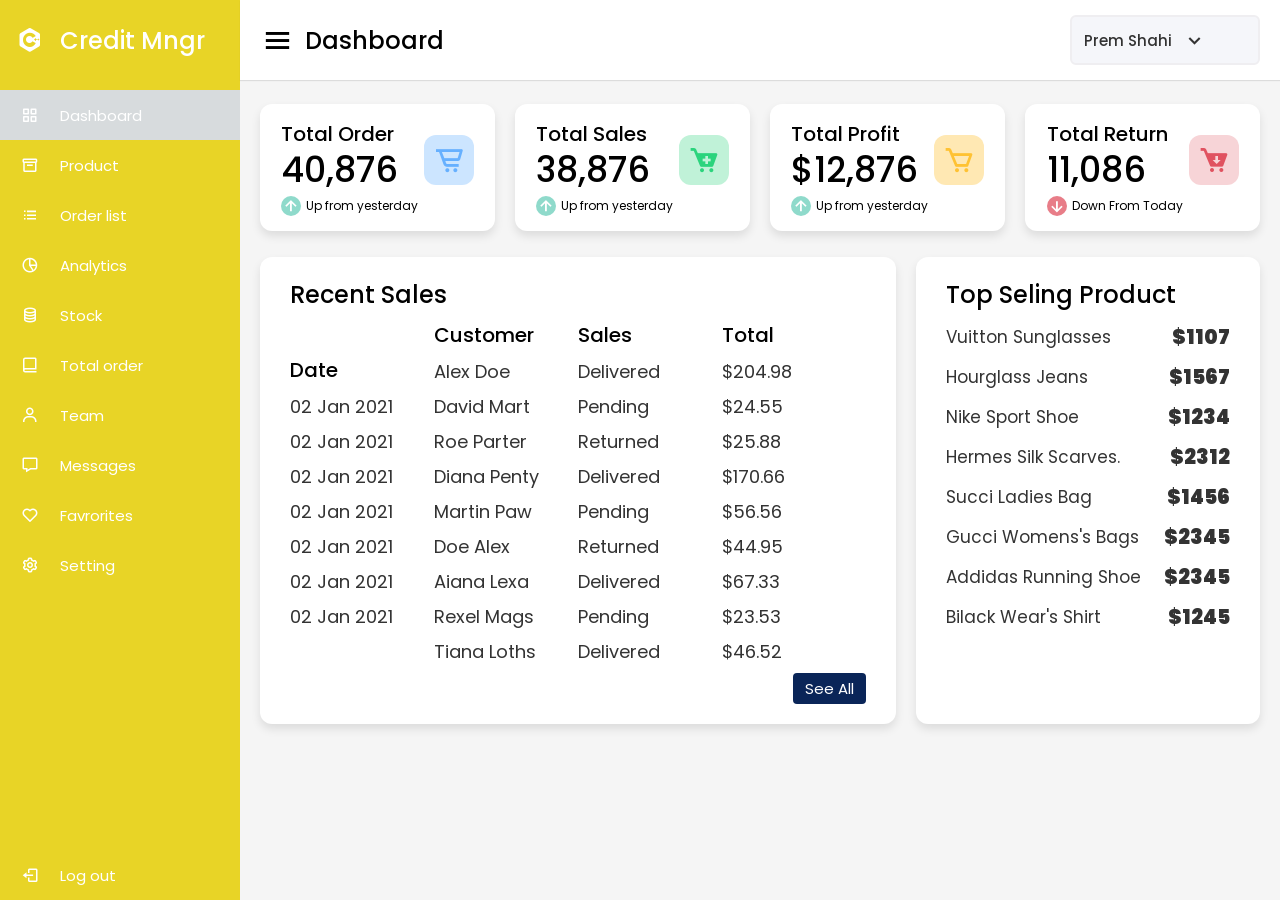
==== dashboards/admin-dashboard.html @ b4ac9e2e "Initial files configuration and basic implementation" ====
<!DOCTYPE html>
<!-- Designined by CodingLab | www.youtube.com/codinglabyt -->
<html lang="en" dir="ltr">
  <head>
    <meta charset="UTF-8">
    <!--<title> Responsiive Admin Dashboard | CodingLab </title>-->
    <link rel="stylesheet" href="../css/styles.css"/>
    <link rel="stylesheet" href="../css/dashboard.css">
    <!-- Boxicons CDN Link -->
    <link href='https://unpkg.com/boxicons@2.0.7/css/boxicons.min.css' rel='stylesheet'>
     <meta name="viewport" content="width=device-width, initial-scale=1.0">

   </head>
<body>
  <div class="sidebar">
    <div class="logo-details">
      <i class='bx bxl-c-plus-plus'></i>
      <span class="logo_name">Credit Mngr</span>
    </div>
      <ul class="nav-links">
        <li>
          <a href="#" class="active">
            <i class='bx bx-grid-alt' ></i>
            <span class="links_name">Dashboard</span>
          </a>
        </li>
        <li>
          <a href="#">
            <i class='bx bx-box' ></i>
            <span class="links_name">Product</span>
          </a>
        </li>
        <li>
          <a href="#">
            <i class='bx bx-list-ul' ></i>
            <span class="links_name">Order list</span>
          </a>
        </li>
        <li>
          <a href="#">
            <i class='bx bx-pie-chart-alt-2' ></i>
            <span class="links_name">Analytics</span>
          </a>
        </li>
        <li>
          <a href="#">
            <i class='bx bx-coin-stack' ></i>
            <span class="links_name">Stock</span>
          </a>
        </li>
        <li>
          <a href="#">
            <i class='bx bx-book-alt' ></i>
            <span class="links_name">Total order</span>
          </a>
        </li>
        <li>
          <a href="#">
            <i class='bx bx-user' ></i>
            <span class="links_name">Team</span>
          </a>
        </li>
        <li>
          <a href="#">
            <i class='bx bx-message' ></i>
            <span class="links_name">Messages</span>
          </a>
        </li>
        <li>
          <a href="#">
            <i class='bx bx-heart' ></i>
            <span class="links_name">Favrorites</span>
          </a>
        </li>
        <li>
          <a href="#">
            <i class='bx bx-cog' ></i>
            <span class="links_name">Setting</span>
          </a>
        </li>
        <li class="log_out">
          <a href="#">
            <i class='bx bx-log-out'></i>
            <span class="links_name">Log out</span>
          </a>
        </li>
      </ul>
  </div>
  <section class="home-section">
    <nav>
      <div class="sidebar-button">
        <i class='bx bx-menu sidebarBtn'></i>
        <span class="dashboard">Dashboard</span>
      </div>
      
      <div class="profile-details">
        <!--<img src="images/profile.jpg" alt="">-->
        <span class="admin_name">Prem Shahi</span>
        <i class='bx bx-chevron-down' ></i>
      </div>
    </nav>

    <div class="home-content">
      <div class="overview-boxes">
        <div class="box">
          <div class="right-side">
            <div class="box-topic">Total Order</div>
            <div class="number">40,876</div>
            <div class="indicator">
              <i class='bx bx-up-arrow-alt'></i>
              <span class="text">Up from yesterday</span>
            </div>
          </div>
          <i class='bx bx-cart-alt cart'></i>
        </div>
        <div class="box">
          <div class="right-side">
            <div class="box-topic">Total Sales</div>
            <div class="number">38,876</div>
            <div class="indicator">
              <i class='bx bx-up-arrow-alt'></i>
              <span class="text">Up from yesterday</span>
            </div>
          </div>
          <i class='bx bxs-cart-add cart two' ></i>
        </div>
        <div class="box">
          <div class="right-side">
            <div class="box-topic">Total Profit</div>
            <div class="number">$12,876</div>
            <div class="indicator">
              <i class='bx bx-up-arrow-alt'></i>
              <span class="text">Up from yesterday</span>
            </div>
          </div>
          <i class='bx bx-cart cart three' ></i>
        </div>
        <div class="box">
          <div class="right-side">
            <div class="box-topic">Total Return</div>
            <div class="number">11,086</div>
            <div class="indicator">
              <i class='bx bx-down-arrow-alt down'></i>
              <span class="text">Down From Today</span>
            </div>
          </div>
          <i class='bx bxs-cart-download cart four' ></i>
        </div>
      </div>

      <div class="sales-boxes">
        <div class="recent-sales box">
          <div class="title">Recent Sales</div>
          <div class="sales-details">
            <ul class="details">
              <li class="topic">Date</li>
              <li><a href="#">02 Jan 2021</a></li>
              <li><a href="#">02 Jan 2021</a></li>
              <li><a href="#">02 Jan 2021</a></li>
              <li><a href="#">02 Jan 2021</a></li>
              <li><a href="#">02 Jan 2021</a></li>
              <li><a href="#">02 Jan 2021</a></li>
              <li><a href="#">02 Jan 2021</a></li>
            </ul>
            <ul class="details">
            <li class="topic">Customer</li>
            <li><a href="#">Alex Doe</a></li>
            <li><a href="#">David Mart</a></li>
            <li><a href="#">Roe Parter</a></li>
            <li><a href="#">Diana Penty</a></li>
            <li><a href="#">Martin Paw</a></li>
            <li><a href="#">Doe Alex</a></li>
            <li><a href="#">Aiana Lexa</a></li>
            <li><a href="#">Rexel Mags</a></li>
             <li><a href="#">Tiana Loths</a></li>
          </ul>
          <ul class="details">
            <li class="topic">Sales</li>
            <li><a href="#">Delivered</a></li>
            <li><a href="#">Pending</a></li>
            <li><a href="#">Returned</a></li>
            <li><a href="#">Delivered</a></li>
            <li><a href="#">Pending</a></li>
            <li><a href="#">Returned</a></li>
            <li><a href="#">Delivered</a></li>
             <li><a href="#">Pending</a></li>
            <li><a href="#">Delivered</a></li>
          </ul>
          <ul class="details">
            <li class="topic">Total</li>
            <li><a href="#">$204.98</a></li>
            <li><a href="#">$24.55</a></li>
            <li><a href="#">$25.88</a></li>
            <li><a href="#">$170.66</a></li>
            <li><a href="#">$56.56</a></li>
            <li><a href="#">$44.95</a></li>
            <li><a href="#">$67.33</a></li>
             <li><a href="#">$23.53</a></li>
             <li><a href="#">$46.52</a></li>
          </ul>
          </div>
          <div class="button">
            <a href="#">See All</a>
          </div>
        </div>
        <div class="top-sales box">
          <div class="title">Top Seling Product</div>
          <ul class="top-sales-details">
            <li>
            <a href="#">
              <!--<img src="images/sunglasses.jpg" alt="">-->
              <span class="product">Vuitton Sunglasses</span>
            </a>
            <span class="price">$1107</span>
          </li>
          <li>
            <a href="#">
               <!--<img src="images/jeans.jpg" alt="">-->
              <span class="product">Hourglass Jeans </span>
            </a>
            <span class="price">$1567</span>
          </li>
          <li>
            <a href="#">
             <!-- <img src="images/nike.jpg" alt="">-->
              <span class="product">Nike Sport Shoe</span>
            </a>
            <span class="price">$1234</span>
          </li>
          <li>
            <a href="#">
              <!--<img src="images/scarves.jpg" alt="">-->
              <span class="product">Hermes Silk Scarves.</span>
            </a>
            <span class="price">$2312</span>
          </li>
          <li>
            <a href="#">
              <!--<img src="images/blueBag.jpg" alt="">-->
              <span class="product">Succi Ladies Bag</span>
            </a>
            <span class="price">$1456</span>
          </li>
          <li>
            <a href="#">
              <!--<img src="images/bag.jpg" alt="">-->
              <span class="product">Gucci Womens's Bags</span>
            </a>
            <span class="price">$2345</span>
          <li>
            <a href="#">
              <!--<img src="images/addidas.jpg" alt="">-->
              <span class="product">Addidas Running Shoe</span>
            </a>
            <span class="price">$2345</span>
          </li>
<li>
            <a href="#">
             <!--<img src="images/shirt.jpg" alt="">-->
              <span class="product">Bilack Wear's Shirt</span>
            </a>
            <span class="price">$1245</span>
          </li>
          </ul>
        </div>
      </div>
    </div>
  </section>

  <script>
   let sidebar = document.querySelector(".sidebar");
let sidebarBtn = document.querySelector(".sidebarBtn");
sidebarBtn.onclick = function() {
  sidebar.classList.toggle("active");
  if(sidebar.classList.contains("active")){
  sidebarBtn.classList.replace("bx-menu" ,"bx-menu-alt-right");
}else
  sidebarBtn.classList.replace("bx-menu-alt-right", "bx-menu");
}
 </script>

</body>
</html>
---- css/styles.css ----
body{
    background:  #d7dbdd;
    font-family: 'Muli', sans-serif;
    
  }
  h1{
    color: #fff;
    padding-bottom: 2rem;
    font-weight: bold;
  }
  a{
    color: #333;
  }
  a:hover{
    color: #E8D426;
    text-decoration: none;
  }
  .form-control:focus {
  
      color: #000;
      background-color: #fff;
      border:2px solid #E8D426;
      outline: 0;
      box-shadow: none;
  
  }
  
  .btn{
    background: #E8D426 !important;
    border: #E8D426 !important;
  }
  .btn:hover {
    background: #E8D426 !important;
    border: #E8D426 !important;
  }
---- css/dashboard.css ----
/* Googlefont Poppins CDN Link */
@import url('https://fonts.googleapis.com/css2?family=Poppins:wght@200;300;400;500;600;700&display=swap');
*{
  margin: 0;
  padding: 0;
  box-sizing: border-box;
  font-family: 'Poppins', sans-serif;
}
.sidebar{
  position: fixed;
  height: 100%;
  width: 240px;
  background: #E8D426;
  transition: all 0.5s ease;
}
.sidebar.active{
  width: 60px;
}
.sidebar .logo-details{
  height: 80px;
  display: flex;
  align-items: center;
}
.sidebar .logo-details i{
  font-size: 28px;
  font-weight: 500;
  color: #fff;
  min-width: 60px;
  text-align: center
}
.sidebar .logo-details .logo_name{
  color: #fff;
  font-size: 24px;
  font-weight: 500;
}
.sidebar .nav-links{
  margin-top: 10px;
}
.sidebar .nav-links li{
  position: relative;
  list-style: none;
  height: 50px;
}
.sidebar .nav-links li a{
  height: 100%;
  width: 100%;
  display: flex;
  align-items: center;
  text-decoration: none;
  transition: all 0.4s ease;
}
.sidebar .nav-links li a.active{
  background: #d7dbdd;
  color: #E8D426;
}
.sidebar .nav-links li a:hover{
  background: #d7dbdd;
  color: #E8D426!important;
}
.sidebar .nav-links li i{
  min-width: 60px;
  text-align: center;
  font-size: 18px;
  color: #fff;
}
.sidebar .nav-links li a .links_name{
  color: #fff;
  font-size: 15px;
  font-weight: 400;
  white-space: nowrap;
}
.sidebar .nav-links .log_out{
  position: absolute;
  bottom: 0;
  width: 100%;
}
.home-section{
  position: relative;
  background: #f5f5f5;
  min-height: 100vh;
  width: calc(100% - 240px);
  left: 240px;
  transition: all 0.5s ease;
}
.sidebar.active ~ .home-section{
  width: calc(100% - 60px);
  left: 60px;
}
.home-section nav{
  display: flex;
  justify-content: space-between;
  height: 80px;
  background: #fff;
  display: flex;
  align-items: center;
  position: fixed;
  width: calc(100% - 240px);
  left: 240px;
  z-index: 100;
  padding: 0 20px;
  box-shadow: 0 1px 1px rgba(0, 0, 0, 0.1);
  transition: all 0.5s ease;
}
.sidebar.active ~ .home-section nav{
  left: 60px;
  width: calc(100% - 60px);
}
.home-section nav .sidebar-button{
  display: flex;
  align-items: center;
  font-size: 24px;
  font-weight: 500;
}
nav .sidebar-button i{
  font-size: 35px;
  margin-right: 10px;
}
.home-section nav .search-box{
  position: relative;
  height: 50px;
  max-width: 550px;
  width: 100%;
  margin: 0 20px;
}
nav .search-box input{
  height: 100%;
  width: 100%;
  outline: none;
  background: #F5F6FA;
  border: 2px solid #EFEEF1;
  border-radius: 6px;
  font-size: 18px;
  padding: 0 15px;
}
nav .search-box .bx-search{
  position: absolute;
  height: 40px;
  width: 40px;
  background: #2697FF;
  right: 5px;
  top: 50%;
  transform: translateY(-50%);
  border-radius: 4px;
  line-height: 40px;
  text-align: center;
  color: #fff;
  font-size: 22px;
  transition: all 0.4 ease;
}
.home-section nav .profile-details{
  display: flex;
  align-items: center;
  background: #F5F6FA;
  border: 2px solid #EFEEF1;
  border-radius: 6px;
  height: 50px;
  min-width: 190px;
  padding: 0 15px 0 2px;
}
nav .profile-details img{
  height: 40px;
  width: 40px;
  border-radius: 6px;
  object-fit: cover;
}
nav .profile-details .admin_name{
  font-size: 15px;
  font-weight: 500;
  color: #333;
  margin: 0 10px;
  white-space: nowrap;
}
nav .profile-details i{
  font-size: 25px;
  color: #333;
}
.home-section .home-content{
  position: relative;
  padding-top: 104px;
}
.home-content .overview-boxes{
  display: flex;
  align-items: center;
  justify-content: space-between;
  flex-wrap: wrap;
  padding: 0 20px;
  margin-bottom: 26px;
}
.overview-boxes .box{
  display: flex;
  align-items: center;
  justify-content: center;
  width: calc(100% / 4 - 15px);
  background: #fff;
  padding: 15px 14px;
  border-radius: 12px;
  box-shadow: 0 5px 10px rgba(0,0,0,0.1);
}
.overview-boxes .box-topic{
  font-size: 20px;
  font-weight: 500;
}
.home-content .box .number{
  display: inline-block;
  font-size: 35px;
  margin-top: -6px;
  font-weight: 500;
}
.home-content .box .indicator{
  display: flex;
  align-items: center;
}
.home-content .box .indicator i{
  height: 20px;
  width: 20px;
  background: #8FDACB;
  line-height: 20px;
  text-align: center;
  border-radius: 50%;
  color: #fff;
  font-size: 20px;
  margin-right: 5px;
}
.box .indicator i.down{
  background: #e87d88;
}
.home-content .box .indicator .text{
  font-size: 12px;
}
.home-content .box .cart{
  display: inline-block;
  font-size: 32px;
  height: 50px;
  width: 50px;
  background: #cce5ff;
  line-height: 50px;
  text-align: center;
  color: #66b0ff;
  border-radius: 12px;
  margin: -15px 0 0 6px;
}
.home-content .box .cart.two{
   color: #2BD47D;
   background: #C0F2D8;
 }
.home-content .box .cart.three{
   color: #ffc233;
   background: #ffe8b3;
 }
.home-content .box .cart.four{
   color: #e05260;
   background: #f7d4d7;
 }
.home-content .total-order{
  font-size: 20px;
  font-weight: 500;
}
.home-content .sales-boxes{
  display: flex;
  justify-content: space-between;
  /* padding: 0 20px; */
}

/* left box */
.home-content .sales-boxes .recent-sales{
  width: 65%;
  background: #fff;
  padding: 20px 30px;
  margin: 0 20px;
  border-radius: 12px;
  box-shadow: 0 5px 10px rgba(0, 0, 0, 0.1);
}
.home-content .sales-boxes .sales-details{
  display: flex;
  align-items: center;
  justify-content: space-between;
}
.sales-boxes .box .title{
  font-size: 24px;
  font-weight: 500;
  /* margin-bottom: 10px; */
}
.sales-boxes .sales-details li.topic{
  font-size: 20px;
  font-weight: 500;
}
.sales-boxes .sales-details li{
  list-style: none;
  margin: 8px 0;
}
.sales-boxes .sales-details li a{
  font-size: 18px;
  color: #333;
  font-size: 400;
  text-decoration: none;
}
.sales-boxes .box .button{
  width: 100%;
  display: flex;
  justify-content: flex-end;
}
.sales-boxes .box .button a{
  color: #fff;
  background: #0A2558;
  padding: 4px 12px;
  font-size: 15px;
  font-weight: 400;
  border-radius: 4px;
  text-decoration: none;
  transition: all 0.3s ease;
}
.sales-boxes .box .button a:hover{
  background:  #0d3073;
}

/* Right box */
.home-content .sales-boxes .top-sales{
  width: 35%;
  background: #fff;
  padding: 20px 30px;
  margin: 0 20px 0 0;
  border-radius: 12px;
  box-shadow: 0 5px 10px rgba(0, 0, 0, 0.1);
}
.sales-boxes .top-sales li{
  display: flex;
  align-items: center;
  justify-content: space-between;
  margin: 10px 0;
}
.sales-boxes .top-sales li a img{
  height: 40px;
  width: 40px;
  object-fit: cover;
  border-radius: 12px;
  margin-right: 10px;
  background: #333;
}
.sales-boxes .top-sales li a{
  display: flex;
  align-items: center;
  text-decoration: none;
}
.sales-boxes .top-sales li .product,
.price{
  font-size: 17px;
  font-weight: 400;
  color: #333;
}
/* The Modal (background) */
.ebcf_modal {
    display: none; /* Hidden by default */
    position: fixed; /* Stay in place */
    z-index: 999; /* Sit on top */
    padding-top: 100px; /* Location of the box */
    left: 0;
    top: 0;
    width: 100%; /* Full width */
    height: 100%; /* Full height */
    overflow: auto; /* Enable scroll if needed */
    background-color: rgb(0,0,0); /* Fallback color */
    background-color: rgba(0,0,0,0.4); /* Black w/ opacity */
}

/* Modal Content */
.ebcf_modal-content {
    position: relative;
  z-index: 22;
  width: 400px;
  top: 30%;
  transform: translateY(-50%);
  box-shadow: 0 0 10px #fff;
  margin: 0 auto;
  padding: 20px;
  background-color: #fff;
  text-align: center;
}

/* The Close Button */
.ebcf_close {
    position: absolute;
  top: 1px;
  right: 10px;
  border: none;
  outline: none;
  background: none;
  font-size: 24px;
  color: #747474;
  font-weight: bold;
}

.ebcf_close:hover,
.ebcf_close:focus {
    color: #000;
    text-decoration: none;
    cursor: pointer;
}
.product-container{
  padding: 0 1rem;
  display: grid;
  grid-template-columns: repeat(4, 1fr);
  height: auto;
  grid-row-gap: 20px;
  height: auto;
}

.product-container::-webkit-scrollbar{
  display: none;
}

.product-card{
  flex: 0 0 auto;
  width: 240px;
  height: 450px;
  margin-right: 40px;
  margin-bottom: 1rem;
}

.product-image{
  position: relative;
  width: 100%;
  height: 350px;
  overflow: hidden;
}

.product-thumb{
  width: 100%;
  height: 350px;
  object-fit: cover;
}

.discount-tag{
  position: absolute;
  background: #fff;
  padding: 5px;
  border-radius: 5px;
  color: #ff7d7d;
  right: 10px;
  top: 10px;
  text-transform: capitalize;
}

.card-btn{
  position: absolute;
  bottom: 10px;
  left: 50%;
  transform: translateX(-50%);
  padding: 10px;
  width: 90%;
  text-transform: capitalize;
  border: none;
  outline: none;
  background: #fff;
  border-radius: 5px;
  transition: 0.5s;
  cursor: pointer;
  opacity: 0;
  text-decoration: none;
  text-align: center;
}

.product-card:hover .card-btn{
  opacity: 1;
}

.card-btn:hover{
  background: #efefef;
}

.product-info{
  width: 100%;
  height: 100px;
  padding-top: 10px;
}

.product-brand{
  text-transform: uppercase;
}

.product-short-des{
  width: 100%;
  height: 20px;
  line-height: 20px;
  overflow: hidden;
  opacity: 0.5;
  text-transform: capitalize;
  margin: 5px 0;
}

.price{
  font-weight: 900;
  font-size: 20px;
}

.actual-price{
  margin-left: 20px;
  opacity: 0.5;
  text-decoration: line-through;
}
.product-details{
  width: 100%;
  padding: 60px 10vw;
  display: flex;
  justify-content: space-between;
}

.image-slider{
  width: 450px;
  height: 500px;
  position: relative;
  background-image: url('../img/laptop.jpg');
  background-size: cover;
  margin-right: 1rem;
}

.product-images{
  position: absolute;
  bottom: 20px;
  left: 50%;
  transform: translateX(-50%);
  width: 90%;
  background: #fff;
  border-radius: 5px;
  display: grid;
  grid-template-columns: repeat(4, 1fr);
  height: 100px;
  grid-gap: 10px;
  padding: 10px;
}

.product-images img{
  width: 100%;
  height: 80px;
  object-fit: cover;
  cursor: pointer;
}

.product-images img.active{
  opacity: 0.5;
}
.details{
  width: 50%;
}

.details .product-brand{
  text-transform: capitalize;
  font-size: 30px;
}

.details .product-short-des{
  font-size: 25px;
  line-height: 30px;
  height: auto;
  margin: 15px 0 30px;
}

.product-price{
  font-weight: 700;
  font-size: 30px;
}

.product-actual-price{
  font-size: 30px;
  opacity: 0.5;
  text-decoration: line-through;
  margin: 0 20px;
  font-weight: 300;
}

.product-discount{
  color: #ff7d7d;
  font-size: 20px;
}

.product-sub-heading{
  font-size: 30px;
  text-transform: uppercase;
  margin: 60px 0 10px;
  font-weight: 300;
}
.side-details{
  display: flex;
  flex-direction: column;
}

.size-radio-btn{
  display: inline-block;
  width: 80px;
  height: 80px;
  text-align: center;
  font-size: 20px;
  border: 1px solid #383838;
  border-radius: 50%;
  margin: 10px;
  margin-left: 0;
  line-height: 80px;
  text-transform: uppercase;
  color: #383838;
  cursor: pointer;
}

.size-radio-btn.check{
  background: #383838;
  color: #fff;
}

.btn{
  width: 48%;
  padding: 20px;
  border-radius: 5px;
  background: none;
  border: 1px solid #383838;
  color: #383838;
  font-size: 20px;
  cursor: pointer;
  margin: 20px 0;
  text-transform: capitalize;
}

.cart-btn{
  margin-right: 2%;
  background: #383838;
  color: #fff;
}
.detail-des{
  padding: 0 10vw;
  text-transform: capitalize;
}

.heading{
  font-size: 30px;
  margin-bottom: 30px;
}

.des{
  color: #383838;
  line-height: 25px;
}
.purchase-modal-header{
  font-size: 1.5rem;
  text-align: center;
  font-weight: bolder;
}
.purchase-list{
  margin-left: 2rem;
}

/* Responsive Media Query */
@media (max-width: 1240px) {
  .sidebar{
    width: 60px;
  }
  .sidebar.active{
    width: 220px;
  }
  .home-section{
    width: calc(100% - 60px);
    left: 60px;
  }
  .sidebar.active ~ .home-section{
    /* width: calc(100% - 220px); */
    overflow: hidden;
    left: 220px;
  }
  .home-section nav{
    width: calc(100% - 60px);
    left: 60px;
  }
  .sidebar.active ~ .home-section nav{
    width: calc(100% - 220px);
    left: 220px;
  }
}
@media (max-width: 1150px) {
  .home-content .sales-boxes{
    flex-direction: column;
  }
  .home-content .sales-boxes .box{
    width: 100%;
    overflow-x: scroll;
    margin-bottom: 30px;
  }
  .home-content .sales-boxes .top-sales{
    margin: 0;
  }
}
@media (max-width: 1000px) {
  .overview-boxes .box{
    width: calc(100% / 2 - 15px);
    margin-bottom: 15px;
  }
}
@media (max-width: 700px) {
  nav .sidebar-button .dashboard,
  nav .profile-details .admin_name,
  nav .profile-details i{
    display: none;
  }
  .home-section nav .profile-details{
    height: 50px;
    min-width: 40px;
  }
  .home-content .sales-boxes .sales-details{
    width: 560px;
  }
}
@media (max-width: 550px) {
  .overview-boxes .box{
    width: 100%;
    margin-bottom: 15px;
  }
  .sidebar.active ~ .home-section nav .profile-details{
    display: none;
  }
}
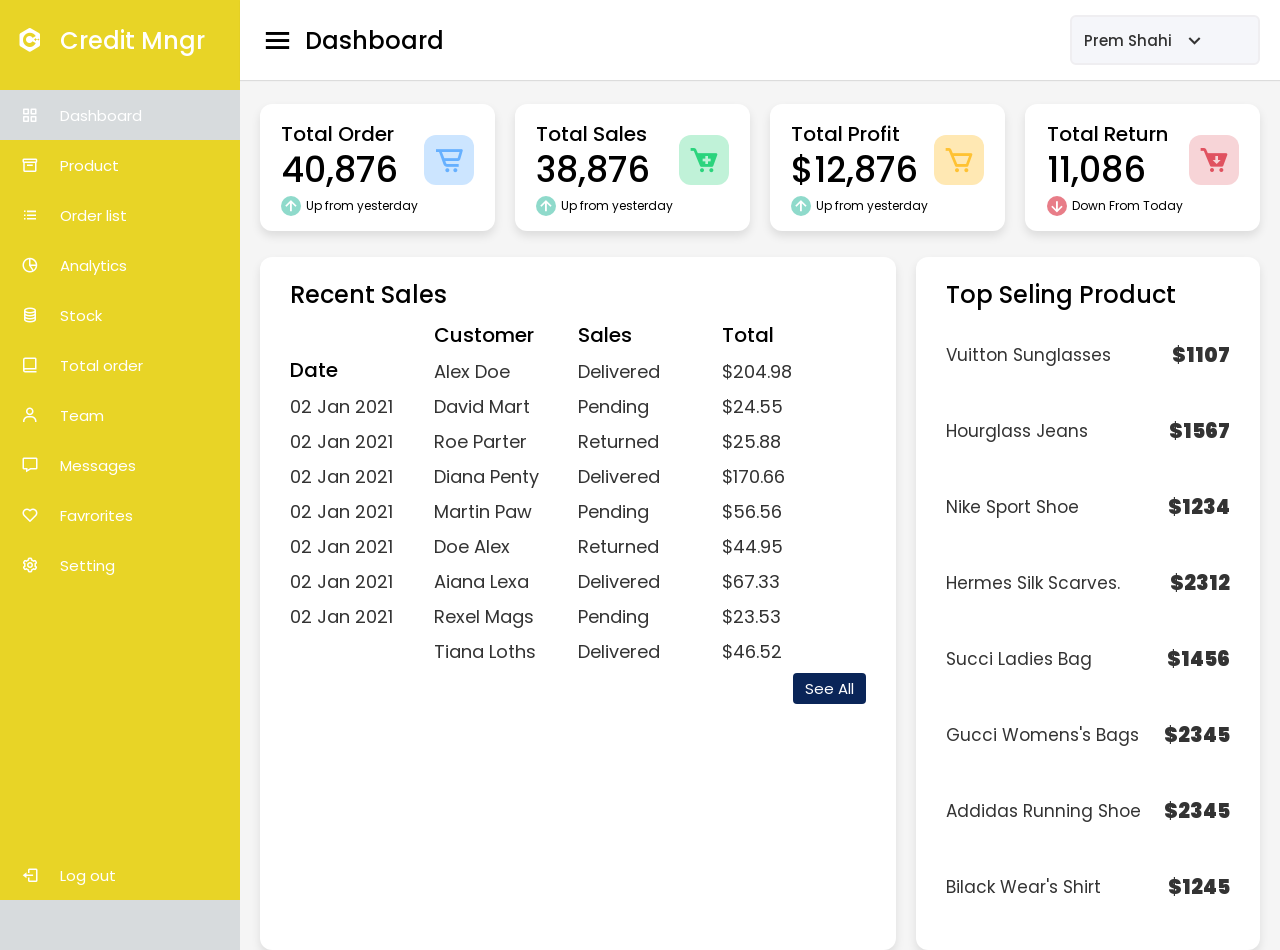
==== commit 88a24ff2: "Fixed routing in index.html + more login" ====
--- a/dashboards/admin-dashboard.html
+++ b/dashboards/admin-dashboard.html
@@ -79,7 +79,7 @@
           </a>
         </li>
         <li class="log_out">
-          <a href="#">
+          <a href="#" onclick="logout(); return true">
             <i class='bx bx-log-out'></i>
             <span class="links_name">Log out</span>
           </a>
@@ -254,7 +254,7 @@
             </a>
             <span class="price">$2345</span>
           </li>
-<li>
+          <li>
             <a href="#">
              <!--<img src="images/shirt.jpg" alt="">-->
               <span class="product">Bilack Wear's Shirt</span>
@@ -267,6 +267,7 @@
     </div>
   </section>
 
+  <script src="../js/models/index.js"></script>
   <script>
    let sidebar = document.querySelector(".sidebar");
 let sidebarBtn = document.querySelector(".sidebarBtn");
--- a/css/dashboard.css
+++ b/css/dashboard.css
@@ -347,6 +347,224 @@
   font-weight: 400;
   color: #333;
 }
+.navbar{
+  position: sticky;
+  top: 0;
+  left: 0;
+  width: 100%;
+  background: #fff;
+  z-index: 9;
+}
+
+.nav{
+  width: 100%;
+  padding: 10px 10vw;
+  display: flex;
+  justify-content: space-between;
+}
+.dropbtn {
+  background-color: transparent;
+  color: white;
+  padding: 16px;
+  font-size: 16px;
+  border: none;
+}
+
+/* The container <div> - needed to position the dropdown content */
+.dropdown {
+  position: relative;
+  display: inline-block;
+}
+
+/* Dropdown Content (Hidden by Default) */
+.dropdown-content {
+  display: none;
+  position: absolute;
+  background-color: #f1f1f1;
+  min-width: 160px;
+  box-shadow: 0px 8px 16px 0px rgba(0,0,0,0.2);
+  z-index: 1;
+}
+
+/* Links inside the dropdown */
+.dropdown-content a {
+  color: black;
+  padding: 12px 16px;
+  text-decoration: none;
+  display: block;
+}
+
+/* Change color of dropdown links on hover */
+.dropdown-content a:hover {background-color: #ddd;}
+
+/* Show the dropdown menu on hover */
+.dropdown:hover .dropdown-content {display: block;}
+
+/* Change the background color of the dropdown button when the dropdown content is shown */
+.dropdown:hover .dropbtn {background-color: transparent;}
+
+.brand-logo{
+  height: 60px;
+}
+
+.nav-items{
+  display: flex;
+  align-items: center;
+}
+
+.search{
+  width: 500px;
+  display: flex;
+}
+
+.search-box{
+  width: 80%;
+  height: 40px;
+  padding: 10px;
+  border-top-left-radius: 10px;
+  border-bottom-left-radius: 10px;
+  border: 1px solid #d1d1d1;
+  text-transform: capitalize;
+  background: none;
+  color: #a9a9a9;
+  outline: none;
+}
+
+.search-btn{
+  width: 20%;
+  height: 40px;
+  padding: 10px 20px;
+  border: none;
+  outline: none;
+  cursor: pointer;
+  background: #E8D426;
+  color: #fff;
+  text-transform: capitalize;
+  font-size: 15px;
+  border-top-right-radius: 10px;
+  border-bottom-right-radius: 10px;
+}
+
+.search-box::placeholder{
+  color: #a9a9a9;
+}
+
+.nav-items a{
+  margin-left: 20px;
+}
+
+.nav-items a img{
+  width: 30px;
+}
+.links-container{
+  width: 100%;
+  display: flex;
+  padding: 10px 10vw;
+  justify-content: center;
+  list-style: none;
+  border-top: 1px solid #d1d1d1;
+}
+
+.link{
+  text-transform: capitalize;
+  padding: 0 10px;
+  margin: 0 5px;
+  text-decoration: none;
+  color: #212529;
+  opacity: 1;
+  transition: .5s;
+}
+
+.link:hover{
+  opacity: 1;
+}
+.hero-section{
+  width: 100%;
+  height: calc(100vh - 120px);
+  background-image: url('../img/fashion-store.jpg');
+  background-size: cover;
+  display: flex;
+  justify-content: center;
+  align-items: center;
+}
+
+.hero-section .logo{
+  height: 150px;
+  display: block;
+  margin: auto;
+}
+
+.hero-section .sub-heading{
+  margin-top: 10px;
+  text-align: center;
+  color: #fff;
+  text-transform: capitalize;
+  font-size: 35px;
+  font-weight: 300;
+}
+.product{
+  position: relative;
+  overflow: hidden;
+  padding: 20px 0;
+}
+
+.product-category{
+  padding: 0 10vw;
+  font-size: 30px;
+  font-weight: 500;
+  margin-bottom: 40px;
+  text-transform: capitalize;
+}
+footer{
+  position: relative;
+  width: 100%;
+  padding: 40px 10vw;
+  padding-bottom: 80px;
+  background: #383838;
+}
+
+.footer-content{
+  display: flex;
+  width: 100%;
+  justify-content: space-between;
+}
+
+.footer-content .logo{
+  height: 160px;
+}
+
+.footer-ul-container{
+  width: 45%;
+  display: flex;
+  justify-content: space-between;
+}
+
+.category{
+  width: 200px;
+  display: grid;
+  grid-template-columns: repeat(2, 1fr);
+  grid-gap: 10px;
+  list-style: none;
+}
+
+.category-title{
+  grid-column: span 2;
+  text-transform: capitalize;
+  color: #fff;
+  font-size: 20px;
+  margin-bottom: 20px;
+}
+
+.category .footer-link{
+  text-decoration: none;
+  text-transform: capitalize;
+  color: rgba(255, 255, 255, 0.75);
+}
+
+.footer-link:hover{
+  color: #fff;
+}
+
 /* The Modal (background) */
 .ebcf_modal {
     display: none; /* Hidden by default */
@@ -413,7 +631,7 @@
   width: 240px;
   height: 450px;
   margin-right: 40px;
-  margin-bottom: 1rem;
+  margin-bottom: 2rem;
 }
 
 .product-image{
@@ -508,7 +726,7 @@
   width: 450px;
   height: 500px;
   position: relative;
-  background-image: url('../img/laptop.jpg');
+  background-image: url('../img/jacket.jpg');
   background-size: cover;
   margin-right: 1rem;
 }
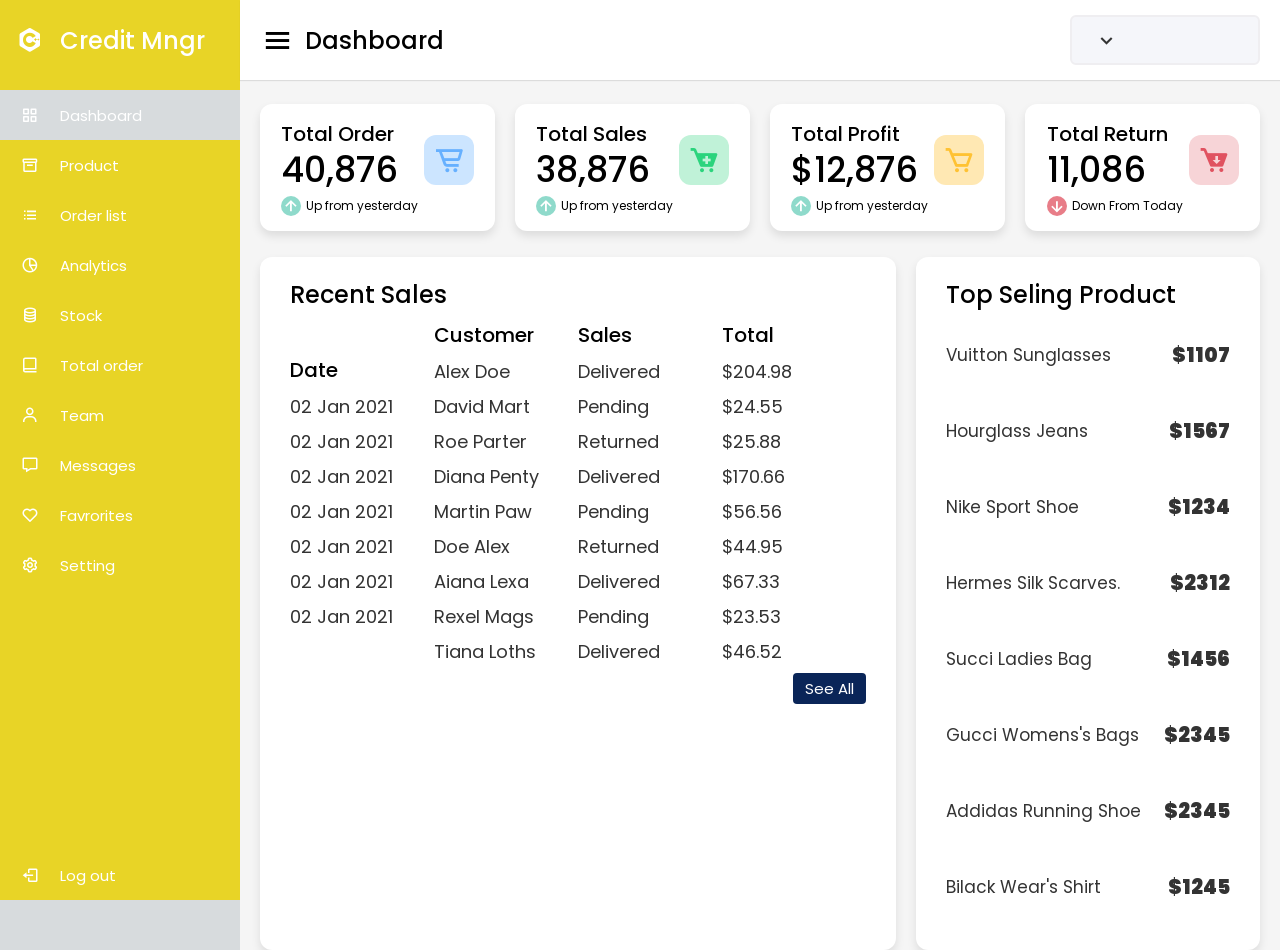
==== commit 629c4cac: "Fixed username on account pages" ====
--- a/dashboards/admin-dashboard.html
+++ b/dashboards/admin-dashboard.html
@@ -95,7 +95,7 @@
       
       <div class="profile-details">
         <!--<img src="images/profile.jpg" alt="">-->
-        <span class="admin_name">Prem Shahi</span>
+        <span class="admin_name"></span>
         <i class='bx bx-chevron-down' ></i>
       </div>
     </nav>
